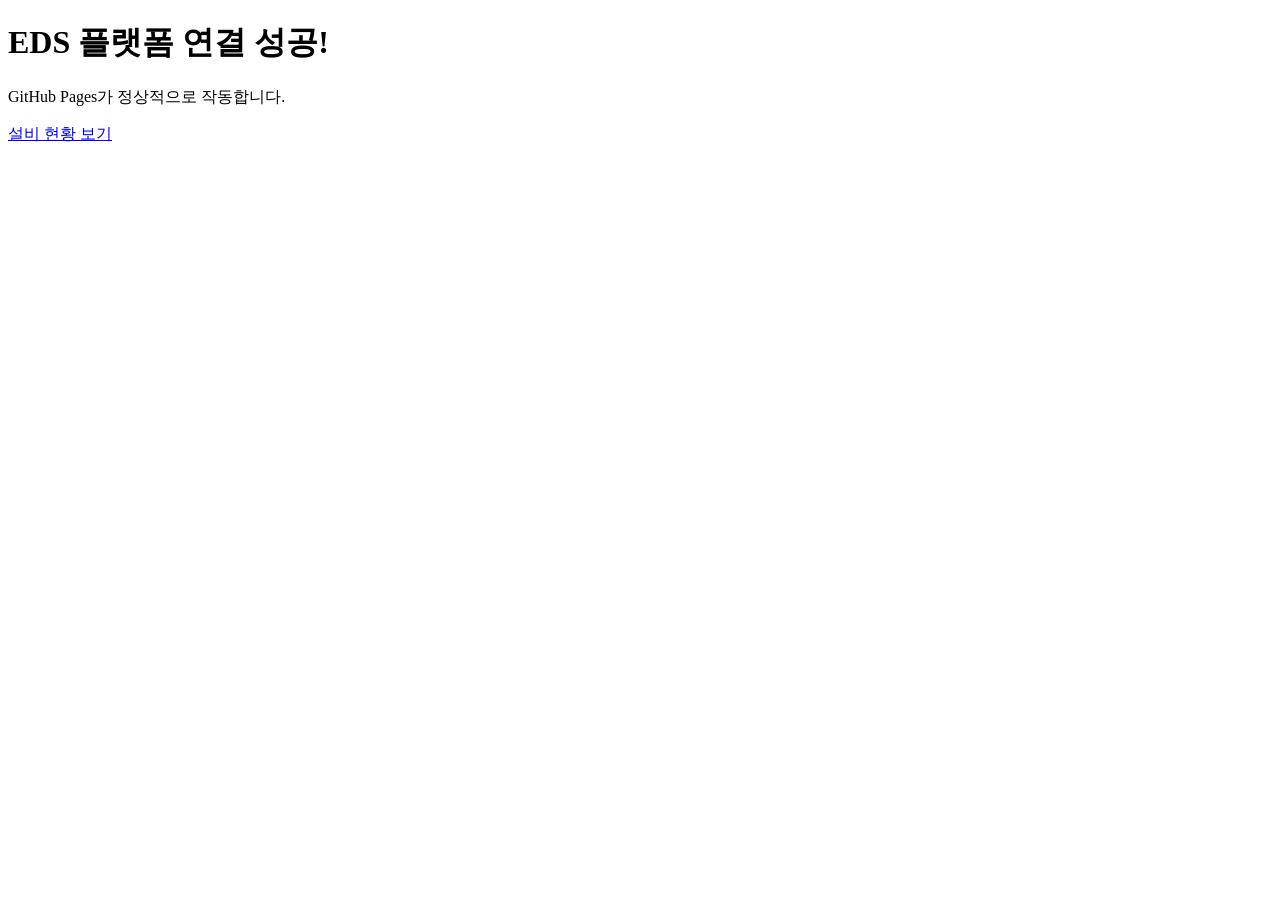
==== index.html @ 6d78ca66 "Create index.html" ====
<!DOCTYPE html>
<html lang="ko">
<head>
  <meta charset="UTF-8">
  <title>EDS 플랫폼</title>
</head>
<body>
  <h1>EDS 플랫폼 연결 성공!</h1>
  <p>GitHub Pages가 정상적으로 작동합니다.</p>
  <a href="./equipment.html">설비 현황 보기</a>
</body>
</html>
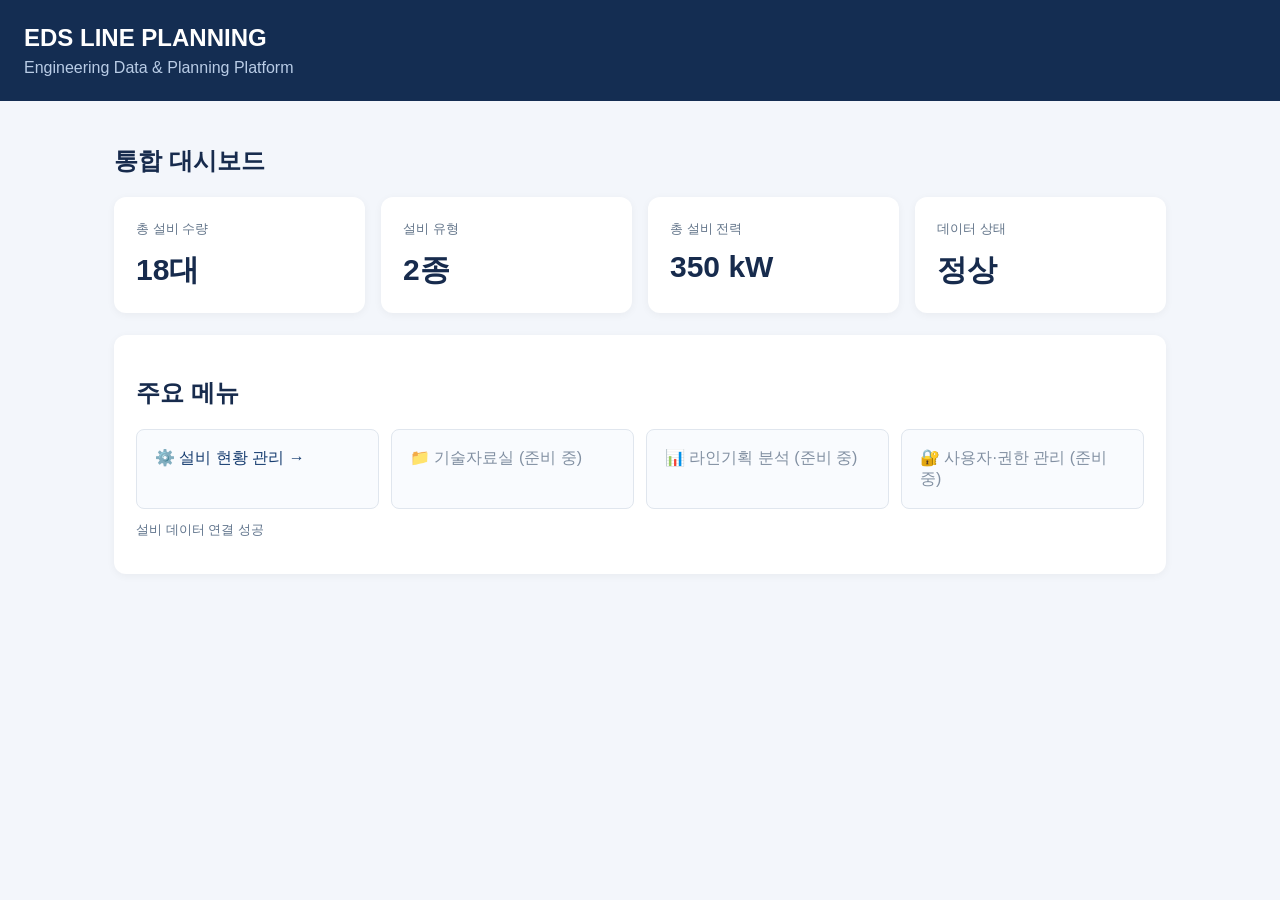
==== commit dae1c3b8: "Update index.html" ====
--- a/index.html
+++ b/index.html
@@ -2,13 +2,74 @@
 <!DOCTYPE html>
 <html lang="ko">
 <head>
-  <meta charset="UTF-8">
-  <title>EDS 플랫폼</title>
+<meta charset="UTF-8">
+<meta name="viewport" content="width=device-width, initial-scale=1">
+<title>EDS Line Planning Platform</title>
+<style>
+*{box-sizing:border-box}
+body{margin:0;font-family:Arial,"Malgun Gothic",sans-serif;background:#f3f6fb;color:#172b4d}
+header{background:#142d52;color:white;padding:24px}
+header h1{margin:0;font-size:24px}
+header p{margin:7px 0 0;color:#b9cce6}
+main{max-width:1100px;margin:auto;padding:24px}
+.cards{display:grid;grid-template-columns:repeat(auto-fit,minmax(180px,1fr));gap:16px}
+.card,.panel{background:white;border-radius:12px;padding:22px;box-shadow:0 2px 8px #0000000c}
+.card small{color:#63758a}
+.card strong{display:block;font-size:30px;margin-top:12px}
+.panel{margin-top:22px}
+.menu{display:grid;grid-template-columns:repeat(auto-fit,minmax(220px,1fr));gap:12px}
+.menu a,.menu span{display:block;padding:18px;border:1px solid #e0e6ee;border-radius:8px;text-decoration:none;color:#183e71;background:#f9fbfe}
+.menu a:hover{background:#e7f0ff}
+.menu span{color:#8290a2}
+#status{font-size:13px;color:#60748c;margin-top:12px}
+</style>
 </head>
 <body>
-  <h1>EDS 플랫폼 연결 성공!</h1>
-  <p>GitHub Pages가 정상적으로 작동합니다.</p>
-  <a href="./equipment.html">설비 현황 보기</a>
+<header>
+<h1>EDS LINE PLANNING</h1>
+<p>Engineering Data & Planning Platform</p>
+</header>
+<main>
+<h2>통합 대시보드</h2>
+<div class="cards">
+<div class="card"><small>총 설비 수량</small><strong id="total">-</strong></div>
+<div class="card"><small>설비 유형</small><strong id="types">-</strong></div>
+<div class="card"><small>총 설비 전력</small><strong id="power">-</strong></div>
+<div class="card"><small>데이터 상태</small><strong id="state">확인 중</strong></div>
+</div>
+<section class="panel">
+<h2>주요 메뉴</h2>
+<div class="menu">
+<a href="./equipment.html">⚙️ 설비 현황 관리 →</a>
+<span>📁 기술자료실 (준비 중)</span>
+<span>📊 라인기획 분석 (준비 중)</span>
+<span>🔐 사용자·권한 관리 (준비 중)</span>
+</div>
+<p id="status">설비 데이터를 불러오는 중입니다.</p>
+</section>
+</main>
+<script>
+fetch("./data/equipment.json")
+.then(r=>{if(!r.ok)throw new Error("HTTP "+r.status);return r.json()})
+.then(data=>{
+const items=Array.isArray(data)?data:
+Array.isArray(data.equipment)?data.equipment:
+Array.isArray(data.equipments)?data.equipments:
+Array.isArray(data.items)?data.items:null;
+if(!items)throw new Error("JSON 목록 구조 확인 필요");
+const total=items.reduce((s,x)=>s+Number(x.quantity||0),0);
+const power=items.reduce((s,x)=>s+Number(x.quantity||0)*Number(x.powerKW||0),0);
+document.getElementById("total").textContent=total+"대";
+document.getElementById("types").textContent=items.length+"종";
+document.getElementById("power").textContent=power.toLocaleString()+" kW";
+document.getElementById("state").textContent="정상";
+document.getElementById("status").textContent="설비 데이터 연결 성공";
+})
+.catch(e=>{
+document.getElementById("state").textContent="확인 필요";
+document.getElementById("status").textContent="데이터 확인: "+e.message;
+});
+</script>
 </body>
 </html>
   
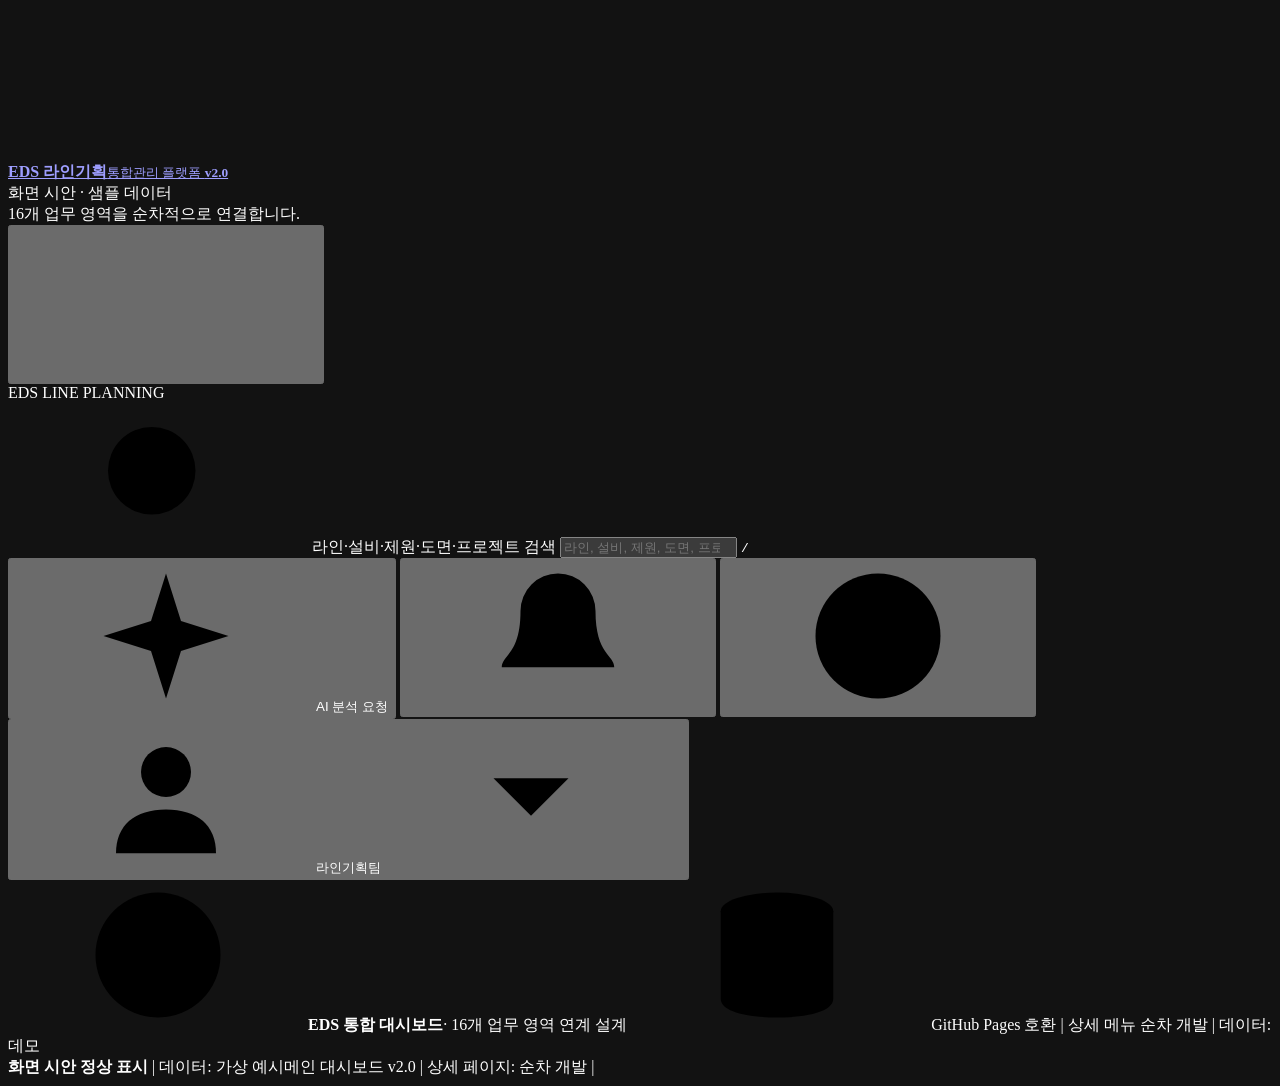
==== commit 293add6a: "Update index.html" ====
--- a/index.html
+++ b/index.html
@@ -1,75 +1,101 @@
-
-<!DOCTYPE html>
+<!doctype html>
 <html lang="ko">
 <head>
-<meta charset="UTF-8">
-<meta name="viewport" content="width=device-width, initial-scale=1">
-<title>EDS Line Planning Platform</title>
-<style>
-*{box-sizing:border-box}
-body{margin:0;font-family:Arial,"Malgun Gothic",sans-serif;background:#f3f6fb;color:#172b4d}
-header{background:#142d52;color:white;padding:24px}
-header h1{margin:0;font-size:24px}
-header p{margin:7px 0 0;color:#b9cce6}
-main{max-width:1100px;margin:auto;padding:24px}
-.cards{display:grid;grid-template-columns:repeat(auto-fit,minmax(180px,1fr));gap:16px}
-.card,.panel{background:white;border-radius:12px;padding:22px;box-shadow:0 2px 8px #0000000c}
-.card small{color:#63758a}
-.card strong{display:block;font-size:30px;margin-top:12px}
-.panel{margin-top:22px}
-.menu{display:grid;grid-template-columns:repeat(auto-fit,minmax(220px,1fr));gap:12px}
-.menu a,.menu span{display:block;padding:18px;border:1px solid #e0e6ee;border-radius:8px;text-decoration:none;color:#183e71;background:#f9fbfe}
-.menu a:hover{background:#e7f0ff}
-.menu span{color:#8290a2}
-#status{font-size:13px;color:#60748c;margin-top:12px}
-</style>
+  <meta charset="utf-8" />
+  <meta name="viewport" content="width=device-width, initial-scale=1" />
+  <meta name="color-scheme" content="dark" />
+  <meta name="theme-color" content="#07152f" />
+  <meta name="description" content="EDS 라인기획 통합관리 플랫폼 메인 대시보드 — 16개 업무 영역 연계용 UI" />
+  <title>EDS 라인기획 통합관리 플랫폼</title>
+  <link rel="stylesheet" href="./style.css" />
+  <script src="./app.js" defer></script>
 </head>
 <body>
-<header>
-<h1>EDS LINE PLANNING</h1>
-<p>Engineering Data & Planning Platform</p>
-</header>
-<main>
-<h2>통합 대시보드</h2>
-<div class="cards">
-<div class="card"><small>총 설비 수량</small><strong id="total">-</strong></div>
-<div class="card"><small>설비 유형</small><strong id="types">-</strong></div>
-<div class="card"><small>총 설비 전력</small><strong id="power">-</strong></div>
-<div class="card"><small>데이터 상태</small><strong id="state">확인 중</strong></div>
-</div>
-<section class="panel">
-<h2>주요 메뉴</h2>
-<div class="menu">
-<a href="./equipment.html">⚙️ 설비 현황 관리 →</a>
-<span>📁 기술자료실 (준비 중)</span>
-<span>📊 라인기획 분석 (준비 중)</span>
-<span>🔐 사용자·권한 관리 (준비 중)</span>
-</div>
-<p id="status">설비 데이터를 불러오는 중입니다.</p>
-</section>
-</main>
-<script>
-fetch("./data/equipment.json")
-.then(r=>{if(!r.ok)throw new Error("HTTP "+r.status);return r.json()})
-.then(data=>{
-const items=Array.isArray(data)?data:
-Array.isArray(data.equipment)?data.equipment:
-Array.isArray(data.equipments)?data.equipments:
-Array.isArray(data.items)?data.items:null;
-if(!items)throw new Error("JSON 목록 구조 확인 필요");
-const total=items.reduce((s,x)=>s+Number(x.quantity||0),0);
-const power=items.reduce((s,x)=>s+Number(x.quantity||0)*Number(x.powerKW||0),0);
-document.getElementById("total").textContent=total+"대";
-document.getElementById("types").textContent=items.length+"종";
-document.getElementById("power").textContent=power.toLocaleString()+" kW";
-document.getElementById("state").textContent="정상";
-document.getElementById("status").textContent="설비 데이터 연결 성공";
-})
-.catch(e=>{
-document.getElementById("state").textContent="확인 필요";
-document.getElementById("status").textContent="데이터 확인: "+e.message;
-});
-</script>
+  <!-- Offline-compatible SVG icon set. No external icon or font CDN required. -->
+  <svg class="svg-sprite" xmlns="http://www.w3.org/2000/svg" aria-hidden="true">
+    <symbol id="i-home" viewBox="0 0 24 24"><path d="m3 10 9-7 9 7v10a1 1 0 0 1-1 1h-5v-7H9v7H4a1 1 0 0 1-1-1z"/></symbol>
+    <symbol id="i-search" viewBox="0 0 24 24"><circle cx="11" cy="11" r="7"/><path d="m16 16 5 5"/></symbol>
+    <symbol id="i-bell" viewBox="0 0 24 24"><path d="M18 8a6 6 0 0 0-12 0c0 7-3 7-3 9h18c0-2-3-2-3-9M10 21h4"/></symbol>
+    <symbol id="i-help" viewBox="0 0 24 24"><circle cx="12" cy="12" r="10"/><path d="M9.5 9a2.8 2.8 0 0 1 5 1.6c0 2-2.5 2.2-2.5 4M12 18h.01"/></symbol>
+    <symbol id="i-user" viewBox="0 0 24 24"><circle cx="12" cy="8" r="4"/><path d="M4 21c0-4.5 3-7 8-7s8 2.5 8 7"/></symbol>
+    <symbol id="i-chevron" viewBox="0 0 24 24"><path d="m6 9 6 6 6-6"/></symbol>
+    <symbol id="i-menu" viewBox="0 0 24 24"><path d="M3 6h18M3 12h18M3 18h18"/></symbol>
+    <symbol id="i-close" viewBox="0 0 24 24"><path d="M5 5 19 19M19 5 5 19"/></symbol>
+    <symbol id="i-grid" viewBox="0 0 24 24"><rect x="3" y="3" width="7" height="7" rx="1"/><rect x="14" y="3" width="7" height="7" rx="1"/><rect x="3" y="14" width="7" height="7" rx="1"/><rect x="14" y="14" width="7" height="7" rx="1"/></symbol>
+    <symbol id="i-layers" viewBox="0 0 24 24"><path d="m12 2 10 5-10 5L2 7zM2 12l10 5 10-5M2 17l10 5 10-5"/></symbol>
+    <symbol id="i-cpu" viewBox="0 0 24 24"><rect x="5" y="5" width="14" height="14" rx="2"/><path d="M9 1v4M15 1v4M9 19v4M15 19v4M1 9h4M1 15h4M19 9h4M19 15h4"/></symbol>
+    <symbol id="i-zap" viewBox="0 0 24 24"><path d="m13 2-9 12h7l-1 8 10-12h-7z"/></symbol>
+    <symbol id="i-droplet" viewBox="0 0 24 24"><path d="M12 2c-4 5-8 10-8 14a8 8 0 0 0 16 0c0-4-4-9-8-14z"/></symbol>
+    <symbol id="i-calendar" viewBox="0 0 24 24"><rect x="3" y="5" width="18" height="16" rx="2"/><path d="M7 2v6M17 2v6M3 10h18"/></symbol>
+    <symbol id="i-chart" viewBox="0 0 24 24"><path d="M3 21V4M3 21h18M7 17v-5h3v5M12 17V8h3v9M17 17V4h3v13"/></symbol>
+    <symbol id="i-factory" viewBox="0 0 24 24"><path d="M2 21V9l7 4V9l7 4V4h6v17zM6 17h2M12 17h2M18 17h2"/></symbol>
+    <symbol id="i-file" viewBox="0 0 24 24"><path d="M6 2h8l5 5v15H6zM14 2v5h5M9 12h7M9 16h7"/></symbol>
+    <symbol id="i-wrench" viewBox="0 0 24 24"><path d="M14 4a6 6 0 0 0-7 7L2 16l6 6 5-5a6 6 0 0 0 7-7l-5 4-5-5z"/></symbol>
+    <symbol id="i-box" viewBox="0 0 24 24"><path d="m12 2 9 5-9 5-9-5zM3 7v10l9 5 9-5V7M12 12v10"/></symbol>
+    <symbol id="i-clipboard" viewBox="0 0 24 24"><rect x="5" y="4" width="14" height="18" rx="2"/><rect x="9" y="2" width="6" height="4" rx="1"/><path d="M8 11h8M8 15h8"/></symbol>
+    <symbol id="i-shield" viewBox="0 0 24 24"><path d="M12 2 21 6v6c0 6-4 9-9 11-5-2-9-5-9-11V6zM8 12l3 3 5-6"/></symbol>
+    <symbol id="i-alert" viewBox="0 0 24 24"><path d="M12 3 2 21h20zM12 9v5M12 18h.01"/></symbol>
+    <symbol id="i-sparkles" viewBox="0 0 24 24"><path d="m12 2 2.4 7.6L22 12l-7.6 2.4L12 22l-2.4-7.6L2 12l7.6-2.4zM19 2v4M17 4h4"/></symbol>
+    <symbol id="i-arrow" viewBox="0 0 24 24"><path d="M3 12h18m-7-7 7 7-7 7"/></symbol>
+    <symbol id="i-layout" viewBox="0 0 24 24"><rect x="2" y="2" width="20" height="20" rx="2"/><path d="M10 2v20M10 10h12M2 15h8"/></symbol>
+    <symbol id="i-activity" viewBox="0 0 24 24"><path d="M2 12h5l3-8 4 16 3-8h5"/></symbol>
+    <symbol id="i-list" viewBox="0 0 24 24"><path d="M8 6h13M8 12h13M8 18h13M3 6h.01M3 12h.01M3 18h.01"/></symbol>
+    <symbol id="i-clock" viewBox="0 0 24 24"><circle cx="12" cy="12" r="10"/><path d="M12 6v6l4 3"/></symbol>
+    <symbol id="i-info" viewBox="0 0 24 24"><circle cx="12" cy="12" r="10"/><path d="M12 11v6M12 7h.01"/></symbol>
+    <symbol id="i-database" viewBox="0 0 24 24"><ellipse cx="12" cy="5" rx="9" ry="3"/><path d="M3 5v14c0 2 4 3 9 3s9-1 9-3V5M3 12c0 4 18 4 18 0"/></symbol>
+    <symbol id="i-lock" viewBox="0 0 24 24"><rect x="5" y="10" width="14" height="12" rx="2"/><path d="M8 10V7a4 4 0 0 1 8 0v3M12 15v3"/></symbol>
+    <symbol id="i-image" viewBox="0 0 24 24"><rect x="3" y="3" width="18" height="18" rx="2"/><circle cx="8" cy="9" r="2"/><path d="m3 18 5-5 4 4 4-6 5 6"/></symbol>
+    <symbol id="i-external" viewBox="0 0 24 24"><path d="M13 4h7v7M20 4l-9 9M20 14v6H4V4h6"/></symbol>
+    <symbol id="i-volume" viewBox="0 0 24 24"><path d="M4 9h4l5-5v16l-5-5H4zM17 9a5 5 0 0 1 0 6"/></symbol>
+  </svg>
+
+  <div class="app-shell" id="appShell">
+    <aside class="sidebar" id="sidebar" aria-label="사이드 메뉴">
+      <a class="brand" href="#/dashboard" aria-label="EDS 대시보드로 이동">
+        <span class="brand-mark" aria-hidden="true"><span></span><span></span><span></span></span>
+        <span class="brand-titles"><strong>EDS 라인기획</strong><small>통합관리 플랫폼 <b>v2.0</b></small></span>
+      </a>
+      <nav id="sideNav" class="side-nav" aria-label="업무 메뉴"></nav>
+      <div class="sidebar-bottom">
+        <div class="sidebar-tag"><span class="status-dot"></span> 화면 시안 · 샘플 데이터</div>
+        <div class="sidebar-footnote">16개 업무 영역을 순차적으로 연결합니다.</div>
+      </div>
+    </aside>
+
+    <div class="workspace">
+      <header class="topbar">
+        <div class="topbar-left">
+          <button class="icon-button mobile-menu" id="menuToggle" type="button" aria-label="사이드 메뉴 열기"><svg><use href="#i-menu"/></svg></button>
+          <div class="topbar-mini-brand">EDS <span>LINE PLANNING</span></div>
+        </div>
+        <div class="global-search" id="searchWrap">
+          <svg aria-hidden="true"><use href="#i-search"/></svg>
+          <label class="sr-only" for="globalSearch">라인·설비·제원·도면·프로젝트 검색</label>
+          <input id="globalSearch" type="search" autocomplete="off" placeholder="라인, 설비, 제원, 도면, 프로젝트 검색 (예: 설비 제원정보)" />
+          <kbd>/</kbd>
+          <div class="search-results" id="searchResults" hidden></div>
+        </div>
+        <div class="header-actions">
+          <button class="ai-button" id="aiRequest" type="button"><svg><use href="#i-sparkles"/></svg><span>AI 분석 요청</span></button>
+          <button class="icon-button" id="notificationsBtn" type="button" title="주요 알림으로 이동" aria-label="주요 알림으로 이동"><svg><use href="#i-bell"/></svg><i class="notification-dot"></i></button>
+          <button class="icon-button optional-icon" id="helpBtn" type="button" title="도움말" aria-label="도움말"><svg><use href="#i-help"/></svg></button>
+          <button class="account-button" id="accountBtn" type="button"><svg><use href="#i-user"/></svg><span>라인기획팀</span><svg class="chevron"><use href="#i-chevron"/></svg></button>
+        </div>
+      </header>
+
+      <div class="subbar"><span class="subbar-item"><svg><use href="#i-info"/></svg><b>EDS 통합 대시보드</b><span class="subbar-sep">·</span> 16개 업무 영역 연계 설계</span><span class="subbar-item subbar-right"><svg><use href="#i-database"/></svg> GitHub Pages 호환 <span class="subbar-sep">|</span> 상세 메뉴 순차 개발 <span class="subbar-sep">|</span> 데이터: 데모</span></div>
+
+      <main id="mainContent" tabindex="-1"></main>
+
+      <footer class="status-footer"><span><span class="status-dot"></span> <b>화면 시안 정상 표시</b> <span class="footer-pipe">|</span> 데이터: 가상 예시</span><span>메인 대시보드 v2.0 <span class="footer-pipe">|</span> 상세 페이지: 순차 개발 <span class="footer-pipe">|</span> <span id="currentDate"></span></span></footer>
+    </div>
+  </div>
+  <div class="mobile-backdrop" id="mobileBackdrop" hidden></div>
+
+  <dialog id="infoDialog" class="info-dialog" aria-labelledby="dialogTitle">
+    <div class="dialog-head"><div class="dialog-icon"><svg><use href="#i-info"/></svg></div><h2 id="dialogTitle">기능 안내</h2><button class="icon-button" id="dialogClose" type="button" aria-label="닫기"><svg><use href="#i-close"/></svg></button></div>
+    <div class="dialog-body" id="dialogBody"></div>
+    <div class="dialog-actions"><button class="button button-primary" id="dialogOk" type="button">확인</button></div>
+  </dialog>
 </body>
 </html>
-  
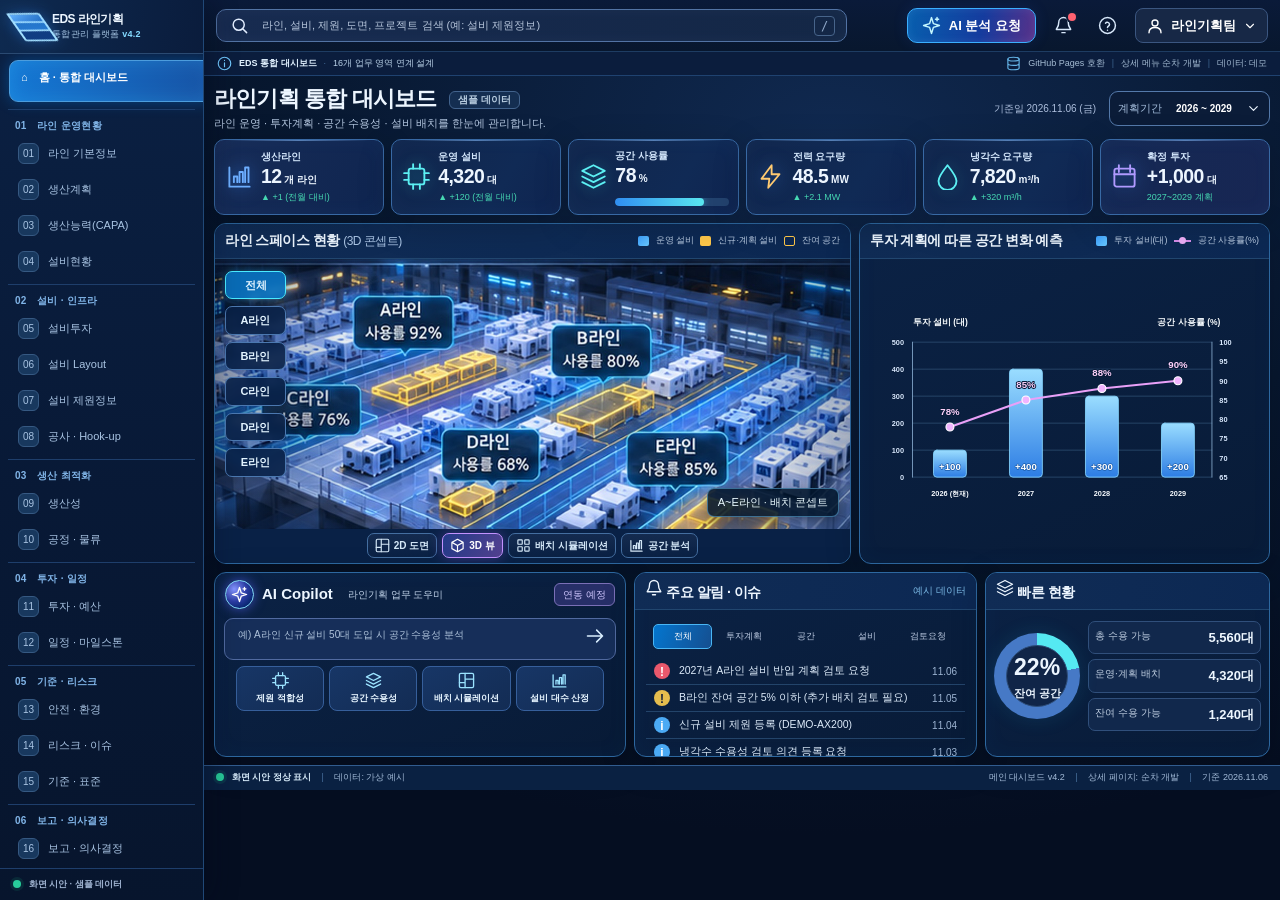
==== commit be1efeb0: "Add files via upload" ====
--- a/index.html
+++ b/index.html
@@ -53,12 +53,12 @@
     <aside class="sidebar" id="sidebar" aria-label="사이드 메뉴">
       <a class="brand" href="#/dashboard" aria-label="EDS 대시보드로 이동">
         <span class="brand-mark" aria-hidden="true"><span></span><span></span><span></span></span>
-        <span class="brand-titles"><strong>EDS 라인기획</strong><small>통합관리 플랫폼 <b>v2.0</b></small></span>
+        <span class="brand-titles"><strong>EDS 라인기획</strong><small>통합관리 플랫폼 <b>v4.2</b></small></span>
       </a>
       <nav id="sideNav" class="side-nav" aria-label="업무 메뉴"></nav>
       <div class="sidebar-bottom">
         <div class="sidebar-tag"><span class="status-dot"></span> 화면 시안 · 샘플 데이터</div>
-        <div class="sidebar-footnote">16개 업무 영역을 순차적으로 연결합니다.</div>
+        <div class="sidebar-footnote">16개 동일 메뉴 · 상세 페이지 순차 개발</div>
       </div>
     </aside>
 
@@ -87,7 +87,7 @@
 
       <main id="mainContent" tabindex="-1"></main>
 
-      <footer class="status-footer"><span><span class="status-dot"></span> <b>화면 시안 정상 표시</b> <span class="footer-pipe">|</span> 데이터: 가상 예시</span><span>메인 대시보드 v2.0 <span class="footer-pipe">|</span> 상세 페이지: 순차 개발 <span class="footer-pipe">|</span> <span id="currentDate"></span></span></footer>
+      <footer class="status-footer"><span><span class="status-dot"></span> <b>화면 시안 정상 표시</b> <span class="footer-pipe">|</span> 데이터: 가상 예시</span><span>메인 대시보드 v4.2 <span class="footer-pipe">|</span> 상세 페이지: 순차 개발 <span class="footer-pipe">|</span> <span id="currentDate"></span></span></footer>
     </div>
   </div>
   <div class="mobile-backdrop" id="mobileBackdrop" hidden></div>
--- a/style.css
+++ b/style.css
@@ -0,0 +1,79 @@
+:root{
+  color-scheme:dark;--bg:#061229;--deep:#07142e;--sidebar:#081833;--panel:#0a1d3b;--panel-2:#0b2449;--line:#244570;--line-soft:#1a3558;--text:#edf6ff;--muted:#9ab0cc;--muted-2:#7b95b6;--blue:#3898ff;--cyan:#54ddf9;--purple:#aa8dfb;--yellow:#ffd56f;--good:#54daac;--danger:#ff6d82;--radius:14px;--side-width:252px;--shadow:0 9px 35px rgba(0,0,0,.20)
+}
+*{box-sizing:border-box}html{scroll-behavior:smooth}body{margin:0;background:radial-gradient(1000px 700px at 65% 15%,#102950 0%,#07172f 56%,#050e21 100%);color:var(--text);font-family:Pretendard,"Noto Sans KR","Malgun Gothic","Apple SD Gothic Neo",Arial,sans-serif;font-size:13px;line-height:1.5}button,input,select{font:inherit}button{cursor:pointer}button:disabled{opacity:.45;cursor:not-allowed}a{color:inherit;text-decoration:none}svg{width:18px;height:18px;fill:none;stroke:currentColor;stroke-width:1.85;stroke-linecap:round;stroke-linejoin:round;flex-shrink:0}.svg-sprite{position:absolute!important;width:0!important;height:0!important;overflow:hidden;pointer-events:none}.sr-only{position:absolute;width:1px;height:1px;padding:0;margin:-1px;overflow:hidden;clip:rect(0,0,0,0);white-space:nowrap;border:0}*:focus-visible{outline:2px solid #73dff9;outline-offset:3px}
+.app-shell{display:grid;grid-template-columns:var(--side-width) minmax(0,1fr);min-height:100vh}.sidebar{position:sticky;top:0;height:100vh;min-height:700px;display:flex;flex-direction:column;background:linear-gradient(180deg,#0b2144 0%,#081936 55%,#07152d 100%);border-right:1px solid #204877;z-index:30;box-shadow:7px 0 26px #020a1b55}.brand{height:76px;display:flex;align-items:center;gap:13px;padding:0 18px 0 17px;background:linear-gradient(100deg,#0e2a50,#0a1c3c);border-bottom:1px solid #2a4a72}.brand-mark{position:relative;width:42px;height:42px;transform:rotate(-27deg) skew(8deg);flex-shrink:0}.brand-mark span{position:absolute;width:28px;height:14px;left:6px;border:2px solid #a3dfff;background:linear-gradient(145deg,#65b3ff,#1a63b7);box-shadow:0 0 15px #3b94ff55;border-radius:2px;transform:skewY(28deg)}.brand-mark span:nth-child(1){top:3px}.brand-mark span:nth-child(2){top:13px;background:#2475c9}.brand-mark span:nth-child(3){top:23px;background:#103d83}.brand-titles{min-width:0}.brand-titles strong{display:block;font-size:17px;letter-spacing:-.6px;white-space:nowrap}.brand-titles small{display:block;font-size:10.5px;color:#a7c6e4;letter-spacing:.25px}.brand-titles b{color:#84daff}.side-nav{padding:11px 9px 15px;overflow:auto;flex:1;scrollbar-width:thin;scrollbar-color:#326291 transparent}.nav-home,.nav-section-toggle,.nav-link{width:100%;display:flex;align-items:center;text-align:left;border:0;background:none;color:#b8cbe1}.nav-home{padding:10px 11px;gap:11px;border-radius:10px;font-weight:750;font-size:14px;min-height:42px;margin-bottom:10px}.nav-home svg{width:20px;height:20px}.nav-home.active{color:white;background:linear-gradient(120deg,#087fe8,#2365ba);border:1px solid #4bbdfb;box-shadow:inset 0 0 18px #37b8f944,0 0 15px #0089fe55}.nav-group{border-top:1px solid #23476e;padding-top:6px;margin-top:6px}.nav-section-toggle{gap:9px;padding:7px 10px 4px;min-height:31px;font-size:12px;font-weight:750;color:#d1def1}.nav-section-toggle .nav-group-icon{color:#72c7ff;width:16px;height:16px}.nav-section-toggle .chevron{width:15px;height:15px;margin-left:auto;transition:transform .15s ease}.nav-group.collapsed .chevron{transform:rotate(-90deg)}.nav-items{padding:1px 0 3px}.nav-group.collapsed .nav-items{display:none}.nav-link{gap:10px;border-radius:8px;padding:4px 7px 4px 18px;min-height:27px;font-size:12px;transition:background .13s,color .13s}.nav-link:hover,.nav-link.active{background:#164777;color:#fff}.nav-link .nav-symbol{width:14px;height:14px;color:#b3cff3}.nav-link .nav-num{width:18px;font-size:11px;color:#7a9bbe;flex-shrink:0}.nav-link .nav-label{overflow:hidden;text-overflow:ellipsis;white-space:nowrap}.sidebar-bottom{padding:14px 17px 18px;border-top:1px solid #24466d;color:#9fb3d0}.sidebar-tag{font-size:11px;font-weight:700}.status-dot{display:inline-block;vertical-align:middle;width:8px;height:8px;border-radius:50%;background:#28ce9b;box-shadow:0 0 0 3px #19c68c1e;margin-right:5px}.sidebar-footnote{font-size:10px;color:#6f8cad;margin-top:6px}
+.workspace{min-width:0;display:flex;flex-direction:column;min-height:100vh}.topbar{height:66px;display:flex;gap:16px;align-items:center;padding:0 19px;background:linear-gradient(180deg,#0a1a39 0%,#08172e 100%);border-bottom:1px solid #1e3c62;flex-shrink:0}.topbar-left{display:none}.global-search{position:relative;display:flex;align-items:center;gap:11px;width:min(710px,61%);margin-right:auto;height:39px;border:1px solid #5273a4;background:linear-gradient(90deg,#172b50,#142746);border-radius:10px;box-shadow:inset 0 0 16px #b0cfff0b}.global-search>svg{width:19px;height:19px;margin-left:13px;color:#e2edff}.global-search input{flex:1;min-width:0;border:0;outline:none;background:transparent;color:#fff;font-size:12.5px}.global-search input::placeholder{color:#b6c5db}.global-search kbd{font-size:12px;color:#91aacb;border:1px solid #47648a;padding:0px 6px;border-radius:4px;margin-right:11px}.search-results{position:absolute;z-index:60;top:calc(100% + 6px);left:0;right:0;border:1px solid #4b79ad;border-radius:10px;overflow:hidden;background:#0c2346;box-shadow:0 25px 40px #000a}.search-title{padding:10px 13px;color:#8fb7dd;font-size:11px;background:#102d55}.search-result{width:100%;display:flex;gap:12px;align-items:center;background:transparent;border:0;text-align:left;color:#e7f4ff;padding:9px 13px;border-top:1px solid #224165}.search-result:hover{background:#16375b}.search-result small{color:#83a0c1;margin-left:auto}.search-empty{padding:14px;color:#a5bbd7}.header-actions{display:flex;align-items:center;gap:11px}.ai-button{display:flex;align-items:center;gap:8px;border:1px solid #3bafff;border-radius:10px;padding:7px 14px;font-weight:800;color:white;background:linear-gradient(100deg,#075fae 0%,#153c9e 58%,#593189 100%);box-shadow:inset 0 0 8px #8bbdff22,0 0 15px #3258fa22;white-space:nowrap}.ai-button svg{color:#c4f7ff;width:19px;height:19px}.ai-button:hover{filter:brightness(1.15)}.icon-button{position:relative;display:inline-flex;justify-content:center;align-items:center;width:33px;height:33px;border:0;background:transparent;color:#d8e8fa;border-radius:8px}.icon-button:hover{background:#1b3556}.icon-button svg{width:19px;height:19px}.notification-dot{position:absolute;top:4px;right:4px;width:8px;height:8px;border-radius:50%;background:#ff6270;box-shadow:0 0 0 2px #0e1c37}.account-button{height:35px;display:flex;gap:7px;align-items:center;border:1px solid #3b5680;border-radius:8px;background:#172846;color:#fff;padding:0 10px;white-space:nowrap;font-weight:700}.account-button .chevron{height:14px;width:14px}.subbar{min-height:36px;display:flex;align-items:center;justify-content:space-between;gap:12px;padding:6px 19px;color:#bbd3e9;font-size:10.5px;background:#0b1d3d;border-bottom:1px solid #1f4270}.subbar-item{display:flex;align-items:center;gap:7px;min-width:0}.subbar-item svg{width:15px;height:15px;color:#71c9ff}.subbar-item b{color:#e2f2ff}.subbar-sep{color:#426c97}.subbar-right{opacity:.87}.mobile-menu{display:none}
+.main-screen{padding:14px 18px 12px;flex:1;min-width:0;max-width:1920px;width:100%;margin:0 auto}.page-heading{display:flex;align-items:flex-start;justify-content:space-between;gap:20px;margin:0 0 15px}.page-heading h1{font-size:27px;line-height:1.26;letter-spacing:-1.1px;margin:0 0 3px;font-weight:850}.page-heading p{margin:0;color:#b5c8e1;font-size:12.5px}.heading-side{display:flex;align-items:center;gap:13px;flex-wrap:wrap;justify-content:flex-end}.asof{color:#adbfdd;font-size:11.5px;white-space:nowrap}.period-control{display:flex;align-items:center;gap:10px;border:1px solid #5479aa;border-radius:9px;background:#0b1c38;padding:0 11px;height:35px;white-space:nowrap}.period-control span{font-size:11px;color:#a4bddb}.period-control select{appearance:none;border:0;outline:0;background:transparent;color:white;font-weight:700;cursor:pointer;padding:4px 4px}.period-control option{background:#0c244a;color:white}.period-control svg{width:15px;height:15px;pointer-events:none}.demo-badge{display:inline-flex;align-items:center;border:1px solid #42638d;border-radius:6px;color:#b7ccdf;background:#142e51;padding:2px 8px;font-size:10px;margin-left:7px;vertical-align:middle;letter-spacing:0}
+.kpi-grid{display:grid;grid-template-columns:repeat(6,minmax(0,1fr));gap:10px;margin-bottom:13px}.kpi-card{position:relative;display:flex;align-items:center;justify-content:space-between;min-height:111px;padding:15px 13px 12px;gap:10px;min-width:0;background:linear-gradient(120deg,#11264c,#102a55 65%,#0f2450);border:1px solid #3869a4;border-radius:12px;box-shadow:inset 0 0 20px #65acff0b,var(--shadow);overflow:hidden}.kpi-card:nth-child(1){background:linear-gradient(120deg,#172c57,#0f2550)}.kpi-card:nth-child(6){background:linear-gradient(120deg,#152954,#172653)}.kpi-card:before{content:"";height:1px;position:absolute;left:12px;right:12px;top:0;background:linear-gradient(90deg,transparent,#89beff91,transparent)}.kpi-icon{width:44px;height:44px;display:grid;place-items:center;flex-shrink:0;color:#6daeff;filter:drop-shadow(0 0 9px #3b8eff88)}.kpi-icon svg{width:35px;height:35px;stroke-width:1.65}.kpi-icon.cyan{color:#5cf0f3;filter:drop-shadow(0 0 7px #20ecf555)}.kpi-icon.purple{color:#b09aff}.kpi-icon.yellow{color:#ffca71}.kpi-info{min-width:0;flex:1}.kpi-name{font-size:11.5px;color:#d2e5fa;font-weight:700;white-space:nowrap}.kpi-number{font-size:29px;font-weight:900;letter-spacing:-1.3px;white-space:nowrap;line-height:1.3}.kpi-number small{font-size:12px;letter-spacing:0;font-weight:650}.kpi-sub{font-size:10px;color:#46d8b2;margin-top:2px;white-space:nowrap}.kpi-progress{height:8px;background:#22426e;border-radius:9px;margin-top:9px;overflow:hidden}.kpi-progress>span{height:100%;display:block;width:78%;border-radius:9px;background:linear-gradient(90deg,#308ef1,#59e6ef);box-shadow:0 0 7px #43d7ff7a}.kpi-card.wide .kpi-icon{width:41px}
+.content-grid{display:grid;grid-template-columns:minmax(0,1.58fr) minmax(340px,1fr);gap:13px;margin-bottom:13px}.panel{background:linear-gradient(155deg,#0b2245 0%,#081b37 100%);border:1px solid #2d68a0;border-radius:12px;min-width:0;box-shadow:inset 0 0 22px #2c78d70b,var(--shadow);overflow:hidden}.panel-header{min-height:42px;padding:8px 14px;display:flex;align-items:center;justify-content:space-between;gap:8px;background:linear-gradient(100deg,#102c55,#0c2853);border-bottom:1px solid #21466f}.panel-header h2{margin:0;font-size:16px;font-weight:800;letter-spacing:-.5px}.panel-heading-meta{display:flex;align-items:center;gap:10px;font-size:10.5px;color:#b9cbe2}.legend{display:flex;align-items:center;gap:7px;white-space:nowrap}.legend .square{width:11px;height:10px;border-radius:2px;background:linear-gradient(135deg,#3da0ff,#69caff)}.legend .square.yellow{background:#ffc84a}.legend .square.outline{border:1px solid #ffc84a;background:transparent}.legend .line{height:2px;width:17px;background:#d58ce9}.legend .line:after{content:"";display:block;background:#e5a8ef;width:7px;height:7px;border-radius:50%;position:relative;top:-2.5px;left:5px}.layout-scene{height:286px;position:relative;background:#0b1c38;overflow:hidden}.layout-scene.visual-3d{background-image:linear-gradient(90deg,#0718336b 0%,transparent 24%,transparent 82%,#07183350 100%),url('./layout-concept.jpg');background-position:center;background-size:cover}.line-filter-list{position:absolute;left:10px;top:12px;z-index:2;display:flex;flex-direction:column;gap:7px}.line-filter{padding:5px 11px;border:1px solid #4b78b0;background:#0a2349e8;min-width:61px;text-align:center;border-radius:7px;color:#e3f4ff;font-size:11px;font-weight:650;backdrop-filter:blur(3px)}.line-filter.active,.line-filter:hover{border-color:#4aebff;background:#0a75c4e8;box-shadow:0 0 10px #38afff77}.scene-legend{position:absolute;right:11px;top:11px;display:flex;gap:10px;font-size:10px;z-index:2;color:#fff;text-shadow:0 1px 3px #051024}.scene-info{position:absolute;right:11px;bottom:12px;z-index:2;background:#03162cde;border:1px solid #70caff77;border-radius:7px;padding:5px 10px;color:#eafaff;font-size:11px;box-shadow:0 6px 14px #0006}.scene-info strong{color:#71e2fa}.layout-scene.visual-2d{background:linear-gradient(90deg,#12294e 1px,transparent 1px),linear-gradient(#12294e 1px,transparent 1px),radial-gradient(ellipse at center,#14386a,#071b38);background-size:32px 32px,32px 32px,auto}.floorplan{position:absolute;left:17%;right:6%;top:15%;bottom:15%;display:grid;grid-template-columns:repeat(5,minmax(0,1fr));gap:9px;border:1px solid #6b9ad2;border-radius:6px;padding:13px;background:#092a52a6;box-shadow:0 0 25px #1579da37,inset 0 0 20px #218cf122}.plan-zone{border:1px solid #36a6ed;border-radius:6px;background:repeating-linear-gradient(0deg,#113e72,#113e72 17px,#205993 17px,#205993 22px);padding:7px;display:flex;flex-direction:column;align-items:center;justify-content:space-between;min-width:0;position:relative}.plan-zone:nth-child(2n){background:repeating-linear-gradient(0deg,#174174,#174174 17px,#1d5b9d 17px,#1d5b9d 22px)}.plan-zone.selected{border:2px solid #fcde6c;box-shadow:0 0 20px #f5c44b5f}.plan-zone-name{font-size:12px;font-weight:800;color:#fff;background:#041b39c4;padding:4px 7px;border-radius:4px}.plan-zone-racks{display:grid;grid-template-columns:repeat(2,1fr);gap:6px;width:80%;flex:1;margin-top:8px}.plan-zone-racks span{display:block;border:1px solid #82bcf2;background:#c2e6ffbb;border-radius:2px;min-height:12px}.plan-zone-racks .new-rack{background:#ffd46e;border-color:#ffca43}.layout-tools{display:flex;align-items:center;justify-content:center;gap:9px;height:40px;padding:4px 9px;background:#092146}.tool-btn{display:flex;align-items:center;gap:7px;border:1px solid #446ea0;border-radius:7px;color:#d5e8f8;background:linear-gradient(#142b50,#0a2144);padding:5px 11px;font-size:11px;font-weight:650}.tool-btn svg{width:15px;height:15px}.tool-btn.active{border-color:#c392ff;color:white;background:linear-gradient(115deg,#233b89,#534190);box-shadow:0 0 14px #7e53dc6b}.tool-btn:hover{filter:brightness(1.25)}.chart-card .chart-wrap{height:326px;padding:8px 8px 12px 10px}.chart-svg{display:block;width:100%;height:100%}.chart-svg text{fill:#c4d6ef;font-family:inherit;font-size:12px}.chart-svg .gridline{stroke:#2b4a70;stroke-width:1}.chart-svg .axis{stroke:#6a84a2;stroke-width:1}.chart-svg .util-line{stroke:#dd9ced;stroke-width:2.8;fill:none}.chart-svg .point{fill:#efb1fb;stroke:#fff0ff;stroke-width:1}.chart-svg .util-label{fill:#f0a9f2;font-weight:800;font-size:14px}.chart-svg .bar-label{fill:#d5f5ff;font-weight:800;font-size:13px}.chart-svg .bar{fill:url(#barFill);stroke:#62bfff;stroke-width:1}.chart-svg .year{fill:#d5e5f9;font-size:12px}.chart-svg .axis-label{fill:#d9edff;font-size:11px}
+.bottom-grid{display:grid;grid-template-columns:minmax(0,1.28fr) minmax(0,.98fr) minmax(275px,.74fr);gap:13px}.bottom-grid .panel{min-height:195px}.copilot-head{display:flex;align-items:center;gap:12px;padding:14px 14px 9px}.ai-orb{border:1px solid #86ddff;width:39px;height:39px;border-radius:50%;display:grid;place-items:center;background:radial-gradient(circle at 30% 30%,#8595ff,#2c3da4 46%,#0a2873 75%);box-shadow:0 0 12px #5764ff9c;flex-shrink:0}.ai-orb svg{color:#fff;width:24px;height:24px}.copilot-title{font-size:18px;font-weight:850}.copilot-desc{color:#c1d3e9;font-size:10.5px;margin-left:7px}.soon-tag{margin-left:auto;padding:3px 8px;border:1px solid #7a6fb6;background:#272f68;color:#d0c7ff;border-radius:6px;font-size:10px;white-space:nowrap}.copilot-form{display:flex;height:42px;margin:2px 12px 10px;background:#162e59;border:1px solid #516aa0;border-radius:9px;overflow:hidden}.copilot-form input{border:0;outline:none;background:none;color:#fff;padding:0 13px;flex:1;min-width:0;font-size:11px}.copilot-form input::placeholder{color:#afc3db}.copilot-form button{width:40px;border:0;background:transparent;color:#daefff}.copilot-form button:hover{background:#224a80}.copilot-form button svg{width:20px;height:20px}.quick-buttons{display:grid;grid-template-columns:repeat(4,minmax(0,1fr));gap:7px;padding:0 12px 12px}.quick-btn{min-height:45px;display:flex;flex-direction:column;align-items:center;justify-content:center;gap:3px;color:#e7f5ff;background:linear-gradient(145deg,#173666,#132c54);border:1px solid #365f9b;border-radius:8px;font-size:10px;font-weight:750;white-space:nowrap}.quick-btn:hover{background:#1d467b;border-color:#4ce0fa}.quick-btn svg{width:17px;height:17px;color:#9be3ff}.alert-tabs{padding:8px 10px 5px;display:flex;gap:2px}.alert-tab{border:1px solid transparent;border-radius:5px;background:transparent;color:#becce3;padding:5px 7px;font-size:10px;white-space:nowrap;flex:1}.alert-tab.active{background:linear-gradient(110deg,#0476cf,#154f90);border-color:#49b6f5;color:white}.alert-list{padding:0 11px 10px}.alert-row{display:flex;align-items:center;width:100%;min-height:32px;gap:9px;background:none;border:0;border-bottom:1px solid #23446a;color:#dceaf9;text-align:left;padding:5px 1px}.alert-row:last-child{border:0}.alert-row:hover{background:#19345b}.alert-row .alert-text{overflow:hidden;text-overflow:ellipsis;white-space:nowrap;flex:1;font-size:10.5px}.alert-row time{font-size:10px;color:#9eb5d3;white-space:nowrap}.alert-icon{width:16px;height:16px;display:grid;place-items:center;flex-shrink:0;border-radius:50%;background:#e9586c;color:#fff;font-size:12px;font-weight:850}.alert-icon.warn{background:#e5bd4e;color:#16213a}.alert-icon.info{background:#4baaf4}.alert-empty{font-size:11px;color:#a9c1dc;padding:18px;text-align:center}.quick-status{display:flex;align-items:center;gap:12px;padding:13px 12px}.donut{width:109px;height:109px;border-radius:50%;background:conic-gradient(#55e9f2 0deg 79.2deg,#4679c6 79.2deg 360deg);position:relative;display:grid;place-items:center;flex-shrink:0;box-shadow:0 0 20px #24bce822}.donut:before{content:"";position:absolute;inset:14px;border-radius:50%;background:#102548;border:1px solid #2e4e7a}.donut-label{z-index:2;text-align:center;font-size:11px;font-weight:750}.donut-label strong{display:block;font-size:24px}.quick-values{display:flex;flex-direction:column;gap:7px;flex:1;min-width:0}.quick-value{border:1px solid #304f7b;padding:7px 9px;background:#11284c;display:flex;gap:8px;justify-content:space-between;border-radius:7px;font-size:10px;white-space:nowrap}.quick-value b{font-size:13px;color:#eef7ff}.quick-value span{color:#bfcee1}
+.status-footer{display:flex;align-items:center;justify-content:space-between;padding:7px 17px;background:#0a2142;border-top:1px solid #315c8f;color:#a3bbd8;font-size:10px;gap:10px;min-height:33px}.status-footer b{color:#d3e7f6}.footer-pipe{color:#49719d;padding:0 8px}.placeholder-page{min-height:calc(100vh - 180px)}.placeholder-shell{max-width:1000px;border:1px solid #2d628e;border-radius:14px;background:linear-gradient(160deg,#112b53,#0a1d3d);padding:32px;margin-top:20px}.placeholder-eyebrow{color:#78cfff;font-size:11px;font-weight:850;letter-spacing:1px}.placeholder-shell h2{font-size:27px;margin:8px 0}.placeholder-shell p{max-width:760px;color:#c3d5ed;font-size:13px}.placeholder-fields{display:flex;gap:9px;flex-wrap:wrap;padding:13px 0 18px}.placeholder-field{display:inline-block;border:1px solid #3a6090;border-radius:5px;padding:7px 10px;color:#d4e8fa;background:#173761;font-size:11px}.placeholder-note{color:#a9bed9;font-size:11px;margin:10px 0 20px}.button{border-radius:8px;padding:10px 15px;border:1px solid #4779a7;font-size:12px;color:white;background:#1a426e;font-weight:750}.button-primary{border-color:#55c4fc;background:linear-gradient(135deg,#0b7cd5,#225da9)}.button:hover{filter:brightness(1.15)}.placeholder-actions{display:flex;gap:9px;flex-wrap:wrap}
+.info-dialog{width:min(440px,calc(100% - 28px));border:1px solid #5488b6;border-radius:15px;background:#0b2243;color:#f1f7ff;padding:0;box-shadow:0 20px 80px #000c}.info-dialog::backdrop{background:#020812ad}.dialog-head{display:flex;align-items:center;gap:10px;padding:16px 18px;border-bottom:1px solid #294d77}.dialog-head h2{font-size:17px;margin:0;flex:1}.dialog-icon{display:grid;place-items:center;width:29px;height:29px;border-radius:8px;color:#71dcff;background:#124071}.dialog-body{padding:16px 18px;color:#d6e5f7;font-size:12.5px;line-height:1.85;white-space:pre-line;overflow-wrap:anywhere}.dialog-actions{display:flex;justify-content:flex-end;padding:0 18px 18px}.mobile-backdrop{position:fixed;inset:0;background:#030b20b8;z-index:25}
+@media(max-width:1500px){:root{--side-width:235px}.brand-titles strong{font-size:15px}.kpi-card{padding:13px 9px}.kpi-number{font-size:25px}.kpi-icon{width:34px}.kpi-icon svg{width:30px}.chart-card .chart-wrap{height:326px}.bottom-grid{grid-template-columns:1.3fr 1fr .78fr}.quick-status{gap:7px}.donut{height:92px;width:92px}.donut:before{inset:12px}.quick-value{padding:6px}}
+@media(max-width:1270px){.kpi-grid{grid-template-columns:repeat(3,minmax(0,1fr))}.kpi-card{min-height:92px;padding:13px 17px}.kpi-number{font-size:27px}.content-grid{grid-template-columns:minmax(0,1.4fr) minmax(320px,1fr)}.scene-legend{display:none}.bottom-grid{grid-template-columns:1.2fr 1fr}.quick-status-panel{grid-column:1/-1}.quick-status{justify-content:flex-start}.quick-values{flex-direction:row;max-width:620px}.quick-value{flex:1}.subbar-right{display:none}}
+@media(max-width:1000px){:root{--side-width:0px}.app-shell{grid-template-columns:minmax(0,1fr)}.sidebar{position:fixed;left:0;top:0;bottom:0;width:252px;min-height:0;height:100dvh;transform:translateX(-100%);transition:transform .2s ease;z-index:50}.sidebar.open{transform:translateX(0)}.topbar-left{display:flex;align-items:center}.mobile-menu{display:inline-flex}.topbar-mini-brand{font-size:12px;font-weight:900;color:#b4dfff;white-space:nowrap}.topbar-mini-brand span{display:none}.global-search{width:auto;flex:1}.content-grid{grid-template-columns:1fr}.layout-scene{height:320px}.chart-card .chart-wrap{height:300px}.bottom-grid{grid-template-columns:repeat(2,minmax(0,1fr))}.quick-status-panel{grid-column:1/-1}}
+@media(max-width:680px){.topbar{height:58px;padding:0 10px;gap:7px}.header-actions{gap:1px}.global-search{height:36px}.global-search input{font-size:11px}.global-search input::placeholder{font-size:0}.global-search kbd,.account-button,.optional-icon,.ai-button span{display:none}.ai-button{padding:8px}.subbar{padding:7px 11px}.main-screen{padding:12px 10px}.page-heading{flex-direction:column;gap:8px}.page-heading h1{font-size:23px}.heading-side{justify-content:flex-start}.asof{display:none}.kpi-grid{grid-template-columns:repeat(2,minmax(0,1fr));gap:8px}.kpi-card{min-height:96px;padding:10px}.kpi-icon{width:30px}.kpi-icon svg{width:26px;height:26px}.kpi-name{font-size:10px}.kpi-number{font-size:23px}.kpi-sub{font-size:9px}.content-grid,.bottom-grid{gap:10px;margin-bottom:10px}.bottom-grid{grid-template-columns:1fr}.quick-status-panel{grid-column:auto}.layout-scene{height:260px}.layout-tools{flex-wrap:wrap;gap:5px;height:auto;padding:8px}.tool-btn{padding:5px 7px;font-size:10px}.panel-header h2{font-size:14px}.panel-heading-meta{font-size:9px}.legend{gap:4px}.legend:last-child{display:none}.chart-card .chart-wrap{height:270px}.quick-buttons{grid-template-columns:repeat(2,minmax(0,1fr))}.quick-btn{flex-direction:row}.status-footer{font-size:9px}.status-footer>span:last-child{display:none}.floorplan{left:20%;gap:3px;padding:5px}.plan-zone-name{font-size:9px}.plan-zone-racks{gap:2px}.scene-info{font-size:10px}.placeholder-shell{padding:20px}.placeholder-shell h2{font-size:22px}}
+@media(prefers-reduced-motion:reduce){*,*:before,*:after{scroll-behavior:auto!important;transition:none!important;animation:none!important}}
+
+
+/* v2.1 — 투자 예측 차트 가독성 개선: 원본 스타일 하단 덮어쓰기 */
+.chart-card .chart-wrap{
+  height:390px;
+  padding:12px 12px 16px;
+  min-width:0;
+}
+.chart-svg{display:block;width:100%;height:100%;overflow:visible}
+.chart-svg text{font-family:inherit;fill:#e6f3ff;font-size:15px;font-weight:650;paint-order:stroke;stroke:#081b37;stroke-width:1.4px;stroke-linejoin:round}
+.chart-svg .tick-label{font-size:14px;fill:#d9e9ff;font-weight:650}
+.chart-svg .gridline{stroke:#35577c;stroke-width:1.15}
+.chart-svg .axis{stroke:#87aace;stroke-width:1.5}
+.chart-svg .axis-label{font-size:16px;fill:#f6fbff;font-weight:850}
+.chart-svg .util-line{stroke:#e9a0f8;stroke-width:3.7;fill:none;stroke-linejoin:round;stroke-linecap:round}
+.chart-svg .point{fill:#f1b4ff;stroke:#fff;stroke-width:2}
+.chart-svg .util-label{font-size:19px;fill:#ffd2fb;font-weight:900;stroke:#071a36;stroke-width:3.1px}
+.chart-svg .bar{fill:url(#barFill);stroke:#87d6ff;stroke-width:1.5}
+.chart-svg .bar-label{font-size:17px;fill:#fff;font-weight:900;stroke:#1c5caa;stroke-width:2.3px}
+.chart-svg .year{font-size:14px;fill:#f7fbff;font-weight:850;stroke-width:1.2px}
+@media(max-width:1000px){.chart-card .chart-wrap{height:355px}}
+@media(max-width:680px){.chart-card .chart-wrap{height:290px;padding:8px 4px 10px}.chart-card .panel-header{flex-wrap:wrap}.chart-svg .axis-label{font-size:16px}}
+
+
+/* v4.2  HOME & 01 share one 6-group / 16-item navigation vocabulary and spacing. */
+:root{--side-width:204px;--home-h-chart:270px}
+.sidebar{height:100dvh;min-height:0}.brand{height:54px;padding:7px 11px;gap:7px}
+.brand-mark{width:34px;height:34px;flex:0 0 34px}.brand-titles strong{font-size:12px;line-height:1.25}.brand-titles small{font-size:9px;margin-top:1px}
+.side-nav{padding:0 0 8px;overflow-y:auto;overflow-x:hidden;flex:1 1 auto;scrollbar-width:thin;scrollbar-color:#4a81b7 #081b34}
+.side-nav .nav-home{display:block;margin:6px 9px 7px;padding:8px 11px;border:1px solid #315e94;border-radius:9px;background:#0e2a53;color:#bed5eb;font-size:11px;font-weight:750}
+.side-nav .nav-home.active{color:white;border-color:#4c9ddd;background:linear-gradient(95deg,#1579d5,#1854a5)}
+.side-nav .nav-section{margin:5px 8px 0;padding:8px 7px 2px;font-size:10px;font-weight:800;border-top:1px solid #1e3e6b;color:#80b4e7;letter-spacing:.3px}
+.side-nav .nav-item{display:flex;align-items:center;gap:9px;margin:1px 9px;padding:7px 9px;min-height:31px;border-radius:8px;color:#a9c4e3;font-size:11px}
+.side-nav .nav-item:hover{background:#103360}
+.side-nav .nav-item.active{background:linear-gradient(95deg,#1579d5,#1854a5);border:1px solid #3ba6ff;color:white;box-shadow:0 0 14px #1674cb36;font-weight:800}
+.side-nav .nav-bullet{width:21px;height:21px;display:grid;place-items:center;font-size:10px;background:#18385e;border:1px solid #365982;border-radius:6px;flex:0 0 auto}
+.side-nav .nav-item.active .nav-bullet{background:#236eb7;border-color:#7ac9ff}
+.sidebar-bottom{padding:5px 9px;border-top:1px solid #1e3e6b}.sidebar-tag{font-size:9px;padding:4px}.sidebar-footnote{display:none}
+.topbar{height:52px;padding:0 12px;gap:8px}.global-search{height:33px;width:min(670px,60%)}.global-search input{font-size:11px}
+.subbar{min-height:24px;padding:4px 13px;font-size:9px}
+.main-screen{padding:9px 10px 8px;max-width:none;width:100%}
+.page-heading{align-items:center;gap:8px;margin-bottom:8px}.page-heading h1{font-size:22px;letter-spacing:-.8px;margin-bottom:2px}.page-heading p{font-size:11px}
+.asof{font-size:10px}.period-control{min-height:30px;padding:3px 8px;font-size:10px}
+.kpi-grid{display:grid;grid-template-columns:repeat(6,minmax(0,1fr));gap:7px;margin-bottom:8px}
+.kpi-card{min-height:72px;padding:8px 9px;gap:7px;border-radius:10px}.kpi-name{font-size:10px}.kpi-number{font-size:clamp(17px,1.52vw,25px);letter-spacing:-.5px}.kpi-number small{font-size:10px}.kpi-sub{font-size:9px;margin-top:2px}.kpi-icon{height:30px;width:30px}.kpi-icon svg{height:27px;width:27px}
+.content-grid{grid-template-columns:minmax(0,1.55fr) minmax(0,1fr);gap:8px;margin-bottom:8px}
+.panel-header{min-height:35px;padding:6px 10px}.panel-header h2{font-size:14px}.panel-heading-meta{font-size:9px;gap:6px}
+.layout-scene{height:var(--home-h-chart)}.layout-tools{height:34px;padding:3px 6px;gap:5px}.tool-btn{padding:4px 7px;font-size:10px;gap:4px}
+.chart-card .chart-wrap{height:calc(var(--home-h-chart) + 34px);padding:4px 6px 5px!important;max-height:none}
+.chart-svg .axis-label{font-size:15px}.chart-svg .tick-label{font-size:13px}.chart-svg .util-label{font-size:17px}.chart-svg .year{font-size:13px}
+.bottom-grid{grid-template-columns:minmax(0,1.2fr) minmax(0,1fr) minmax(0,.83fr);gap:8px}.bottom-grid .panel{min-height:155px;max-height:185px}
+.copilot-head{padding:7px 10px 5px;gap:8px}.ai-orb{height:29px;width:29px}.ai-orb svg{height:17px;width:17px}.copilot-title{font-size:15px}.copilot-desc{font-size:10px}
+.copilot-form{margin:4px 9px 6px}.copilot-form input{height:32px;font-size:10px}.quick-buttons{gap:5px;margin:3px 9px 8px}.quick-btn{padding:5px 4px;font-size:9px;gap:3px}
+.alert-tabs{margin:6px 8px 4px}.alert-tab{font-size:9px;padding:5px 6px}.alert-row{min-height:26px;padding:5px 8px;font-size:10px}.alert-text{font-size:10px}
+.quick-status{padding:11px 8px;gap:8px}.donut{width:86px;height:86px;flex:0 0 86px}.donut:before{inset:12px}.donut-label strong{font-size:23px}.quick-values{gap:5px}.quick-value{padding:6px;font-size:10px}
+.status-footer{min-height:25px;font-size:9px;padding:4px 12px}
+@media(max-height:820px) and (min-width:1100px){:root{--home-h-chart:clamp(211px,calc(100dvh - 505px),270px)}.bottom-grid .panel{min-height:135px;max-height:155px}.quick-btn{font-size:9px}.status-footer{min-height:23px}.page-heading{margin-bottom:6px}}
+@media(min-height:940px) and (min-width:1100px){:root{--home-h-chart:clamp(300px,calc(100dvh - 665px),390px)}.bottom-grid .panel{max-height:none;min-height:185px}}
+@media(max-width:1270px) and (min-width:1001px){.kpi-grid{grid-template-columns:repeat(6,minmax(0,1fr))}.kpi-card{padding:7px 6px;min-height:72px}.kpi-icon{width:25px}.kpi-icon svg{width:22px}.kpi-number{font-size:18px}.content-grid{grid-template-columns:minmax(0,1.4fr) minmax(0,1fr)}.bottom-grid{grid-template-columns:minmax(0,1.1fr) minmax(0,.96fr) minmax(0,.9fr)}.quick-status-panel{grid-column:auto}.quick-values{flex-direction:column}.subbar-right{display:none}}
+@media(max-width:1100px){:root{--side-width:190px}.side-nav .nav-item{font-size:10px}.sidebar{width:190px}}
+@media(max-width:1000px){:root{--side-width:0px}.sidebar{width:252px;min-height:0}.kpi-grid{grid-template-columns:repeat(3,minmax(0,1fr))}.kpi-card{min-height:82px}.content-grid{grid-template-columns:1fr}.bottom-grid{grid-template-columns:repeat(2,minmax(0,1fr))}.quick-status-panel{grid-column:1/-1}.layout-scene{height:280px}.chart-card .chart-wrap{height:300px}}
+@media(max-width:680px){.kpi-grid{grid-template-columns:repeat(2,minmax(0,1fr))}.page-heading{flex-direction:column;align-items:flex-start}.bottom-grid{grid-template-columns:1fr}.quick-status-panel{grid-column:auto}.panel-heading-meta{display:none}.topbar{height:58px}}
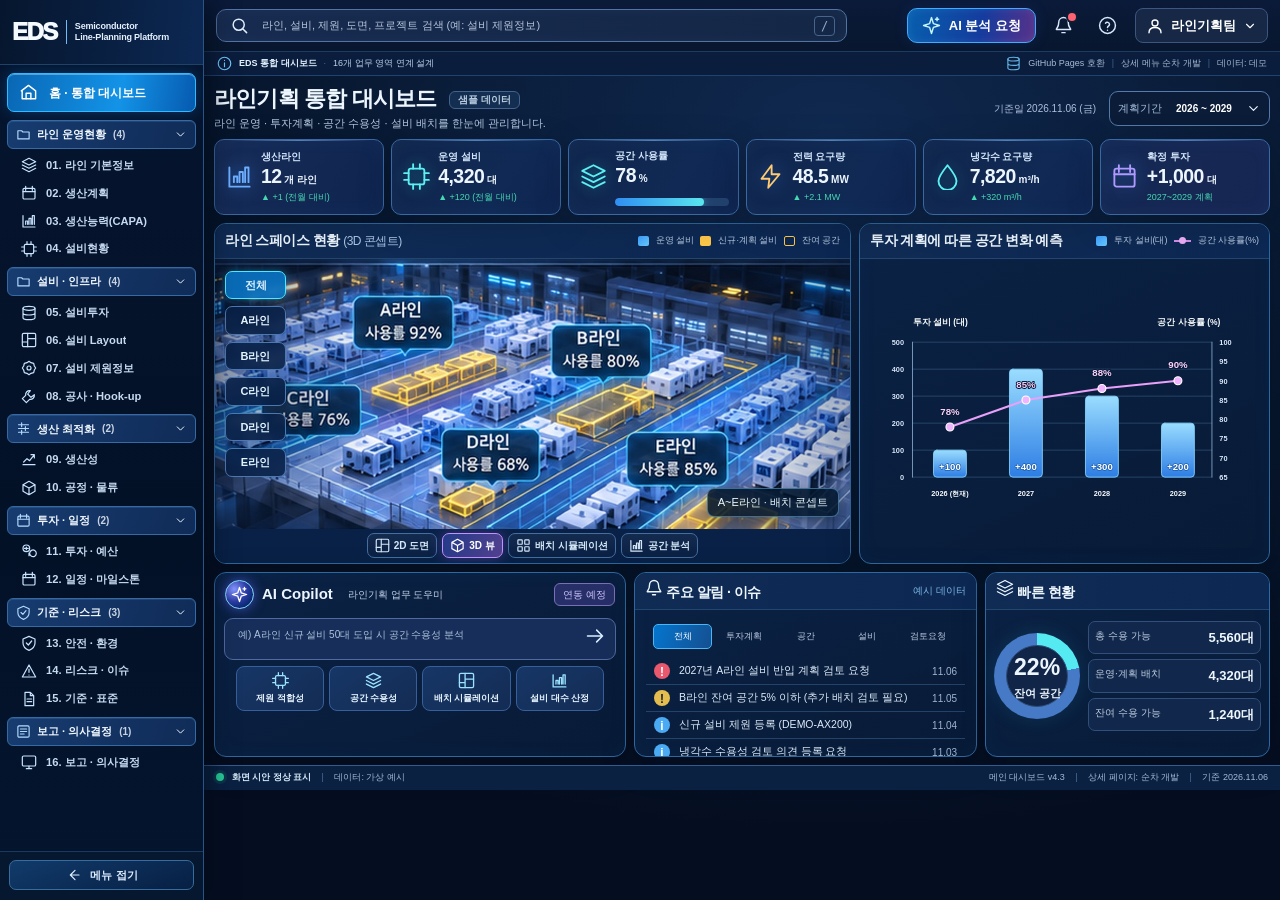
==== commit 9a9f8660: "Add files via upload" ====
--- a/index.html
+++ b/index.html
@@ -8,6 +8,8 @@
   <meta name="description" content="EDS 라인기획 통합관리 플랫폼 메인 대시보드 — 16개 업무 영역 연계용 UI" />
   <title>EDS 라인기획 통합관리 플랫폼</title>
   <link rel="stylesheet" href="./style.css" />
+  <link rel="stylesheet" href="./nav.css" />
+  <script src="./nav.js" defer></script>
   <script src="./app.js" defer></script>
 </head>
 <body>
@@ -50,17 +52,7 @@
   </svg>
 
   <div class="app-shell" id="appShell">
-    <aside class="sidebar" id="sidebar" aria-label="사이드 메뉴">
-      <a class="brand" href="#/dashboard" aria-label="EDS 대시보드로 이동">
-        <span class="brand-mark" aria-hidden="true"><span></span><span></span><span></span></span>
-        <span class="brand-titles"><strong>EDS 라인기획</strong><small>통합관리 플랫폼 <b>v4.2</b></small></span>
-      </a>
-      <nav id="sideNav" class="side-nav" aria-label="업무 메뉴"></nav>
-      <div class="sidebar-bottom">
-        <div class="sidebar-tag"><span class="status-dot"></span> 화면 시안 · 샘플 데이터</div>
-        <div class="sidebar-footnote">16개 동일 메뉴 · 상세 페이지 순차 개발</div>
-      </div>
-    </aside>
+    <aside class="sidebar eds-side" id="sidebar" aria-label="공통 사이드 메뉴"><div id="edsSideMount"></div></aside>
 
     <div class="workspace">
       <header class="topbar">
@@ -87,7 +79,7 @@
 
       <main id="mainContent" tabindex="-1"></main>
 
-      <footer class="status-footer"><span><span class="status-dot"></span> <b>화면 시안 정상 표시</b> <span class="footer-pipe">|</span> 데이터: 가상 예시</span><span>메인 대시보드 v4.2 <span class="footer-pipe">|</span> 상세 페이지: 순차 개발 <span class="footer-pipe">|</span> <span id="currentDate"></span></span></footer>
+      <footer class="status-footer"><span><span class="status-dot"></span> <b>화면 시안 정상 표시</b> <span class="footer-pipe">|</span> 데이터: 가상 예시</span><span>메인 대시보드 v4.3 <span class="footer-pipe">|</span> 상세 페이지: 순차 개발 <span class="footer-pipe">|</span> <span id="currentDate"></span></span></footer>
     </div>
   </div>
   <div class="mobile-backdrop" id="mobileBackdrop" hidden></div>
--- a/nav.css
+++ b/nav.css
@@ -0,0 +1,45 @@
+/* EDS approved 6-group / 16-item sidebar. One stylesheet shared by HOME and LINE INFO. */
+:root{--eds-nav-width:210px}
+.eds-side{width:100%;height:100dvh;min-height:0!important;max-height:100dvh!important;position:sticky;top:0;overflow:hidden!important;background:linear-gradient(180deg,#06152f 0%,#031127 60%,#04152e 100%)!important;border-right:1px solid #285586!important;z-index:25;box-shadow:6px 0 22px #020a1899}
+#edsSideMount{display:flex;flex-direction:column;height:100%;min-height:0}
+.eds-brand{height:65px;min-height:65px;display:flex;align-items:center;gap:8px;padding:8px 12px;border-bottom:1px solid #1e436b;background:linear-gradient(95deg,#06162e,#0c2853);text-decoration:none;color:#f4faff}
+.eds-brand-logo{font-size:24px;font-weight:950;line-height:1;letter-spacing:-1.5px;border-right:1px solid #6cbdf8;padding-right:9px}
+.eds-brand-copy{display:flex;gap:5px;align-items:baseline;min-width:0}
+.eds-brand-copy strong{display:none}
+.eds-brand-copy small{display:block;font-size:9px;line-height:1.23;color:#e5f1ff;font-weight:650;letter-spacing:-.2px}
+.eds-nav{flex:1;min-height:0;overflow-y:auto;overflow-x:hidden;padding:8px 7px 16px;scrollbar-width:thin;scrollbar-color:#4d80ad transparent}
+.eds-side .eds-ico{display:block;width:16px;height:16px;stroke:currentColor;fill:none;stroke-linecap:round;stroke-linejoin:round;stroke-width:1.8;flex:none}
+.eds-nav-home{display:flex;align-items:center;gap:11px;width:100%;min-height:39px;padding:8px 11px;margin-bottom:8px;border-radius:7px;color:#ebf6ff;background:linear-gradient(180deg,#194371,#0f2f5d);border:1px solid #3274ad;font-size:12px;font-weight:800;white-space:nowrap;box-shadow:inset 0 1px #83c5ff33}
+.eds-nav-home .eds-ico{width:19px;height:19px}.eds-nav-home.active,.eds-nav-home:hover{background:linear-gradient(100deg,#0967b5,#1393e7 60%,#065aaf);border-color:#30bbff;box-shadow:0 0 15px #087add55,inset 0 1px #bceaff66;color:#fff}
+.eds-nav-group{margin-bottom:5px}
+.eds-nav-group-head{display:flex;align-items:center;gap:6px;width:100%;min-height:29px;padding:4px 8px;background:linear-gradient(110deg,#173c70,#102b57);border:1px solid #346ba5;border-radius:6px;color:#f1f8ff;font-size:11px;font-weight:800;white-space:nowrap;text-align:left;box-shadow:inset 0 1px #8fc4ff22}
+.eds-nav-group-head:hover{border-color:#76baf4;background:linear-gradient(110deg,#20508a,#133767)}
+.eds-nav-group-head .eds-ico:first-child{width:15px;height:15px;color:#b4dcff}
+.eds-nav-group-head .eds-ico:last-child{width:13px;height:13px;margin-left:auto;transition:transform .18s}
+.eds-nav-group.closed .eds-nav-group-head .eds-ico:last-child{transform:rotate(-90deg)}
+.eds-nav-count{font-size:10px;opacity:.82;margin-left:1px}
+.eds-nav-items{display:grid;gap:1px;padding:3px 2px 0 5px}
+.eds-nav-group.closed .eds-nav-items{display:none}
+.eds-nav-link{display:flex;align-items:center;gap:9px;width:100%;min-width:0;min-height:26px;padding:4px 7px 4px 8px;text-decoration:none;color:#c5daf0;font-weight:630;font-size:11.2px;border:1px solid transparent;border-radius:6px;white-space:nowrap}
+.eds-nav-link .eds-ico{color:#c8e4ff}
+.eds-nav-link:hover{color:#fff;background:#173d6b}
+.eds-nav-link.active{color:#fff;font-weight:850;background:linear-gradient(90deg,#0b8bd8,#1667b9);border-color:#43baff;box-shadow:0 0 13px #1499fc66}
+.eds-nav-link.active .eds-ico{color:#fff}
+.eds-nav-link-text{overflow:hidden;text-overflow:ellipsis}
+.eds-nav-foot{flex:none;border-top:1px solid #183961;padding:8px 9px 10px;background:#06182f}
+.eds-nav-minify{display:flex;gap:9px;align-items:center;justify-content:center;width:100%;min-height:30px;border:1px solid #386c9c;border-radius:7px;background:linear-gradient(160deg,#113b6b,#071f43);color:#dfedff;font-size:11px;font-weight:800;cursor:pointer}
+.eds-nav-minify:hover{filter:brightness(1.15)}
+body.nav-compact{--aside:60px!important;--side-width:60px!important}
+body.nav-compact .eds-brand{padding:7px 3px;justify-content:center}
+body.nav-compact .eds-brand-logo{font-size:18px;letter-spacing:-1px;border:0;padding:0}
+body.nav-compact .eds-brand-copy,body.nav-compact .eds-nav-home-text,body.nav-compact .eds-nav-group-title,body.nav-compact .eds-nav-count,body.nav-compact .eds-nav-link-text,body.nav-compact .eds-nav-minify span{display:none!important}
+body.nav-compact .eds-nav{padding:6px 4px}
+body.nav-compact .eds-nav-home,body.nav-compact .eds-nav-link{justify-content:center;padding:7px 3px;gap:0}
+body.nav-compact .eds-nav-group-head{padding:7px 3px;justify-content:center;min-height:31px}
+body.nav-compact .eds-nav-group-head .eds-ico:last-child{display:none}
+body.nav-compact .eds-nav-items{padding:2px 0 0}
+body.nav-compact .eds-nav-link{min-height:29px}
+body.nav-compact .eds-nav-link .eds-ico{width:18px;height:18px}
+body.nav-compact .eds-nav-minify{min-height:31px;padding:5px 2px}
+@media(max-width:1100px){.eds-side{display:none!important}}
+@media(prefers-reduced-motion:reduce){.eds-nav-group-head .eds-ico:last-child{transition:none}}
